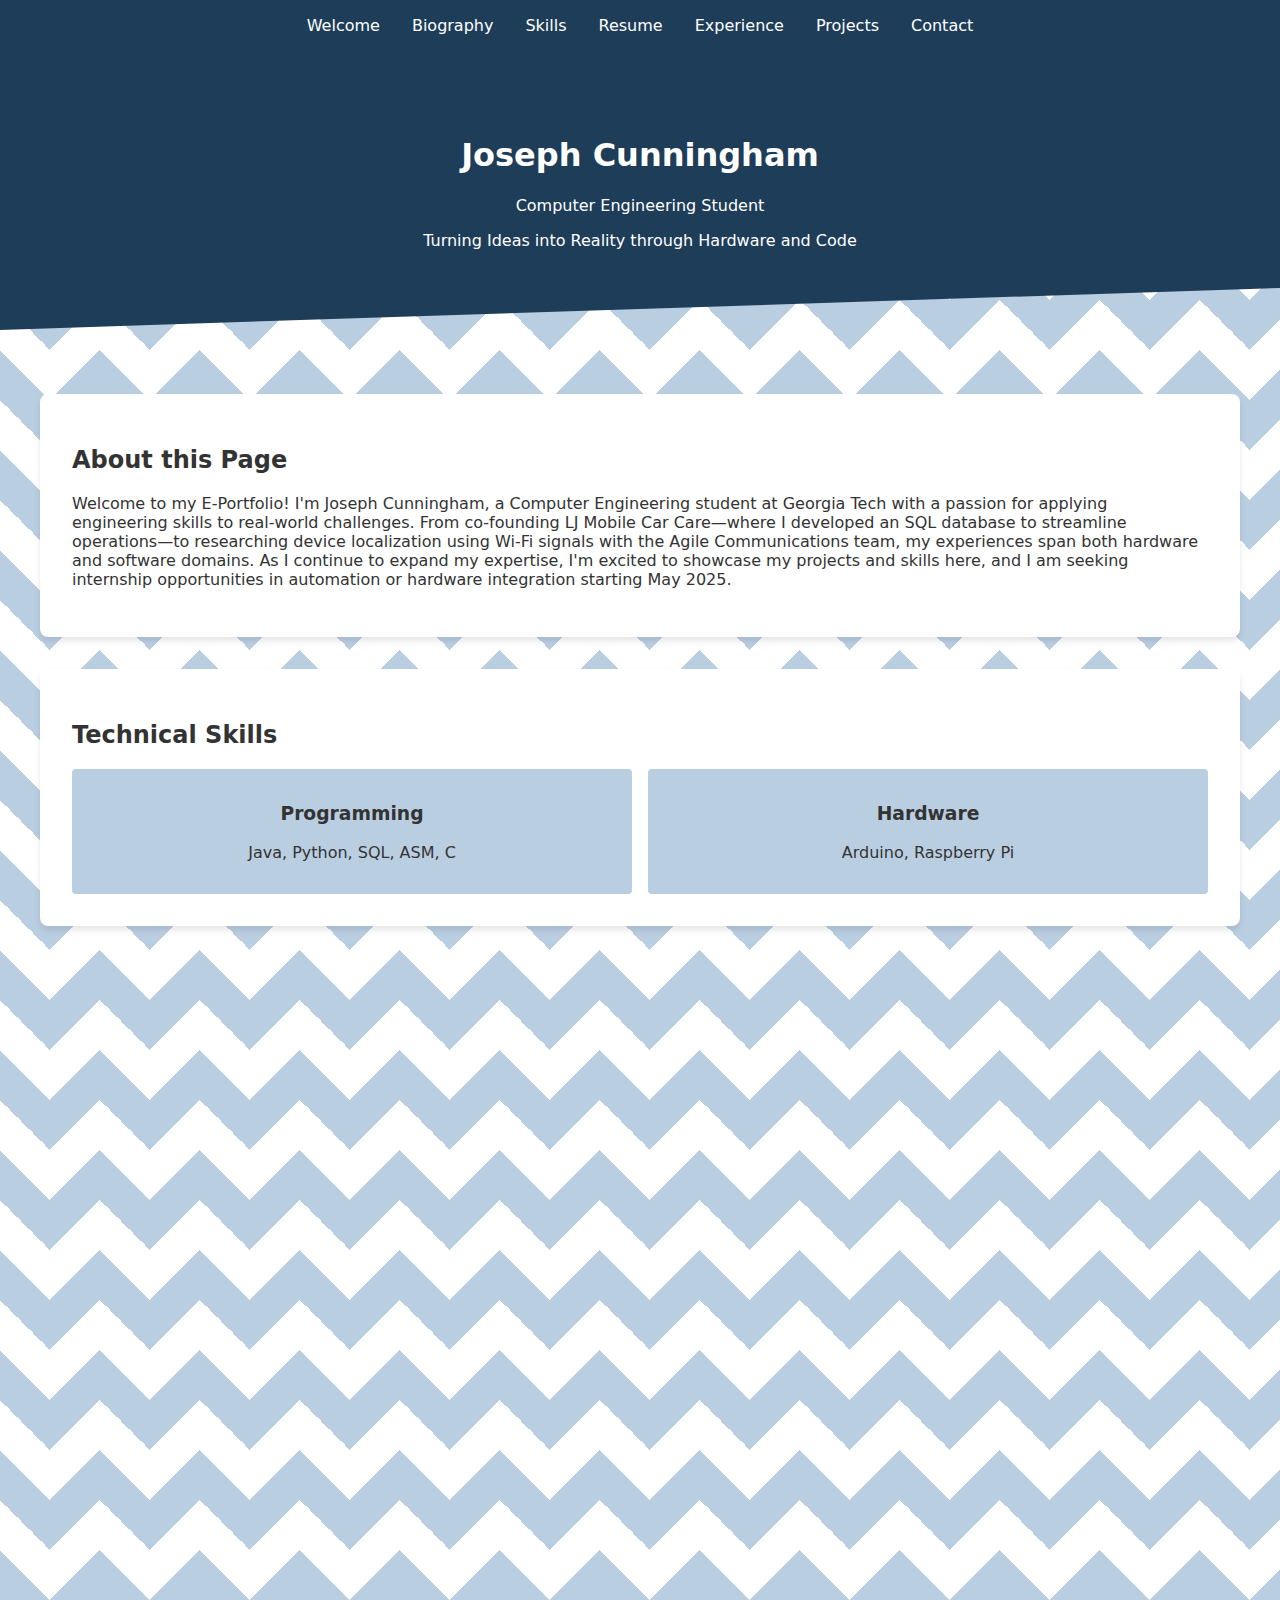
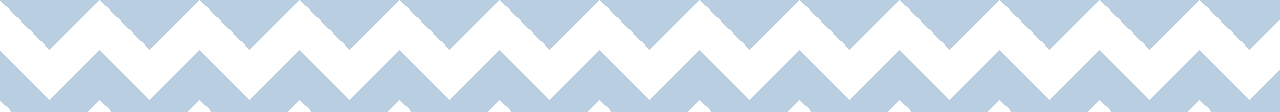
==== index.html @ 6ed83fc5 "Update index.html" ====
<!DOCTYPE html>
<html lang="en">
<head>
    <meta charset="UTF-8">
    <meta name="viewport" content="width=device-width, initial-scale=1.0">
    <title>Joseph Cunningham - Computer Engineering Student</title>
    <link rel="stylesheet" href="styles.css">
</head>
<body>
    <nav>
        <ul>
            <li><a href="#welcome">Welcome</a></li>
            <li><a href="#biography.html">Biography</a></li> <!-- Updated to link to biography.html -->
            <li><a href="#skills.html">Skills</a></li>
            <li><a href="#resume.html">Resume</a></li>
            <li><a href="#experience.html">Experience</a></li>
            <li><a href="projects.html">Projects</a></li> <!-- Updated to link to projects.html -->
            <li><a href="#contact">Contact</a></li>
        </ul>
    </nav>

    <div class="hero">
        <h1>Joseph Cunningham</h1>
        <p>Computer Engineering Student</p>
        <p>Turning Ideas into Reality through Hardware and Code</p>
    </div>

    <div class="container">
        <section id="welcome" class="section">
            <h2>About this Page</h2>
            <p>Welcome to my E-Portfolio! I'm Joseph Cunningham, a Computer Engineering student at Georgia Tech with a passion for applying engineering skills to real-world challenges. From co-founding LJ Mobile Car Care—where I developed an SQL database to streamline operations—to researching device localization using Wi-Fi signals with the Agile Communications team, my experiences span both hardware and software domains. As I continue to expand my expertise, I'm excited to showcase my projects and skills here, and I am seeking internship opportunities in automation or hardware integration starting May 2025.</p>
        </section>

<!--
        <section id="Biography" class="section>
            <h2>Biography</h2>
            <p>Beginning my college journey as a Computer Science major at the University of North Georgia in the beautiful town of Dahlonega, I built my foundation for Python, Java, and SQL programming while establishing an appreciation for the fundamental courses of engineering and software development. Along with those skills, I also had the privilege of exploring all Dahlonega and its gorgeous surroundings had to offer. After that stage of college, I decided to transfer to Georgia Tech and pursue a degree in Computer Engineering. I joined Delta Upsilon and found a diverse group of people who are helping me grow as a person in many aspects of my life. Going forward, I want to use it’s resources to positively impact the people around me. I’m eager to continue working hard to develop my engineering skills to prepare me for my professional life while enjoying all the aspects of Georgia Tech!</p>
        </section>
-->
        <section id="skills" class="section">
            <h2>Technical Skills</h2>
            <div class="skills">
                <div class="skill-card" data-skill="Programming">
                    <h3>Programming</h3>
                    <p>Java, Python, SQL, ASM, C</p>
                    <div class="skill-details hidden">
                        <h4>Experience:</h4>
                        <ul>
                            <li>My coursework in the intro Python and Java CS classes at the University of North Georgia and the Data Structures and Algorithms with Java course at Georgia Tech has established a diverse foundation of coding skills that I can replicate with several useful languages.</li>
                            <li>Through a Database class in my sophomore year and experience running the database for my car cleaning business, I've had thorough practice with SQL and database management.</li>
                            <li>I am now starting to touch on lower-level programming languages like Assembly and C that better connect me to my hardware-oriented mindset.</li>
                        </ul>
                    </div>
                </div>
                <div class="skill-card" data-skill="Hardware">
                    <h3>Hardware</h3>
                    <p>Arduino, Raspberry Pi</p>
                    <div class="skill-details hidden">
                        <h4>Experience:</h4>
                        <ul>
                            <li>Beginning from a Modern Physics Lab at UNG where we learned the fundamentals of Arduino, culminating in a basketball hoop project, I found my love for bringing my ideas to life through hardware development. That class is what brought the model crane idea to life. I had a much easier time troubleshooting and implementing my own designs.</li>
                            <li>Throughout my coursework, I have learned how to analyze signals on an oscilloscope. Using that machinery has been very helpful for visualizing different attributes of signals and understanding what is going on in the hardware components I make use of.</li>
                            <li>In my Digital Design Lab at Georgia Tech, I learned the ins and outs of programming an FPGA. Whether running simulations on a logic circuit, connecting to external hardware, creating programs running on my state machine design, or utilizing and creating peripherals of SCOMP, I greatly value the volume hands-on experience from that class.</li>
                        </ul>
                    </div>
                </div>
            </div>
        </section>

        <section id="experience" class="section">
            <h2>Relevant Experience</h2>
            <div class="experience">
                <h3>Agile Communications</h3>
                <p>VIP</p>
                
                <h3>LJ Mobile Car Care Co-founder</h3>
                <p>My best friend Leo and I started a car cleaning business from the ground up called LJ Mobile Car Care. LJ stands for both of our first names (Leo and Joseph) and since February 2023 we have been building our supply catalog and serving customers all around the Johns Creek area. Throughout this journey, I have developed my cleaning and customer service skills. We have gradually been building a more advanced skill base with more cleaning methods and products. Eventually, after taking a Relational Database class at the University of North Georgia, I designed and updated a database using SQL that kept track of customer and job information like address, date, name, contact information, and price. I am also in the process of developing a website so that the database can be updated in an easier, more intuitive way.</p>

                <h3>Referee</h3>
                <p>Ref</p>
            </div>
        </section>
<!--
        <section id="projects" class="section">
            <h2>Featured Projects</h2>
            <div class="projects">
                <div class="project-card">
                    <h3>Model Crane</h3>
                    <p>Small controlled crane made using Arduino</p>
                    <button class="project-details-btn" onclick="toggleDetails()">Learn More</button>
                    <div id="model-crane-details" class="hidden">
                        <img src="images/AngleFR.jpeg" alt="Project Angled from the Right" class="img square-image" id="crane-image">
                        <p>The model crane is a project developed using an Arduino board to control the movement of a small crane. It includes the use of servos for different axis movements. This project was built to explore concepts of embedded control and mechanical movement. I designed and assembled both the physical and electrical components, integrating software logic to allow for smooth operation.</p>
                        <h3>Outline:</h3>
                        <p>For my Discover Project I decided to program an Arduino to create a controller, skeleton, and hardware for a model crane. I built the skeleton of the crane out of cardboard, using half of a box as the base. On top of the base, I built a few extremities to make it look more like a crane, including a control room and a mast so that it had more reach. In terms of electronic components, I used an Arduino Minima R4 Microcontroller, 2 servo motors, 4 buttons, 4 330 Ω resistors, and wires to connect all of the components.</p>
                        
                        <h3>Design:</h3>
                        <p>I wanted to create a small electronic machine that I could control to complete a small goal. I eventually landed on the idea of a crane just walking outside North Avenue, seeing the 500-foot machine erecting a new building right next to the street. I thought back to my childhood when I played with Cranky the Crane and my other Thomas the Tank Engine Trains. I thought back to the pure joy I had playing with that crane and being so excited when I would see a real one driving back from the grocery store with my mom. I decided to follow a simple Arduino Crane tutorial video with a few adjustments.</p>
                        
                        <h3>Problems:</h3>
                        <p>I got all the electronic components in addition to a joystick component. I wrote code in the Arduino IDE to implement the joystick as the controller of the crane. The idea was that pushing the joystick left and right would control a servo at the bottom and pushing the joystick up and down would control a servo on top. The bottom servo controls the top servo’s position, and the top servo controls the arm of the crane. The crane arm got a wide range of motion from this simple two-servo method. Unfortunately, I did not get the correct wires to implement the joystick as a controller. It needed male-to-female wires, but I only had male-to-male wires to connect the components. I decided to pivot to use buttons as the arm controller. I used a method that was intuitive to me to indicate which buttons controlled which: XBOX button colors. I grew up playing on XBOX controllers, so in my mind yellow (Y) is up, green (A) is down, blue (X) is left, and red (B) is right. Although I didn’t put them in a D-Pad structure to give the user an intuitive controller, I was able to control the crane while rarely getting confused.</p>
                        
                        <h3>Hardware Implementation:</h3>
                        <p>I used the Arduino’s VCC and GND probes to power the system and connected the servos and buttons to each of those lines. The buttons required a push up resistor because they didn’t need all 5 volts to function. Because I was using buttons, I had to write new code to implement the buttons as the controls. One thing about buttons is that you have to account for switch bounce. To take care of switch bounce, I added a 8 ms delay in the button detection loops so that it waited after detecting a change in the button status to actually read the new value. I did not implement a method that accounted for switch bounce and then read a continues button value, so in the current implementation, the crane arm is a bit jolty. Overall, I had a lot of fun learning about implementing this design with the microcontroller and electrical components. I also liked designing the physical crane structure out of cardboard so that it looked more crane-like!</p>
                        </ul>
                    </div>
                </div>
            </div>
        </section>
-->
        
        <section id="contact" class="section">
            <h2>Get in Touch</h2>
            <p>Email: jcunningham73@gatech.edu</p>
            <p>LinkedIn: https://www.linkedin.com/in/joseph-cunningham-34bb51300/</p>
        </section>
    </div>

    <script src="script.js"></script>
</body>
</html>
---- styles.css ----
:root {
    --primary-blue: #1e3d59;
    --secondary-blue: #3685b5;
    --light-blue: #bacee2;
    --accent-blue: #0466c8;
}

body {
    margin: 0;
    font-family: 'Segoe UI', system-ui, sans-serif;
    color: #333;
    background: linear-gradient(135deg, var(--light-blue) 25%, transparent 25%) -50px 0,
                linear-gradient(225deg, var(--light-blue) 25%, transparent 25%) -50px 0,
                linear-gradient(315deg, var(--light-blue) 25%, transparent 25%),
                linear-gradient(45deg, var(--light-blue) 25%, transparent 25%);
    background-size: 100px 100px;
    background-color: white;
}

nav {
    background-color: var(--primary-blue);
    padding: 1rem;
    position: sticky;
    top: 0;
    z-index: 100;
}

nav ul {
    list-style: none;
    padding: 0;
    margin: 0;
    display: flex;
    justify-content: center;
    gap: 2rem;
}

nav a {
    color: white;
    text-decoration: none;
    font-weight: 500;
    transition: color 0.3s ease;
}

nav a:hover {
    color: var(--light-blue);
}

.hero {
    background-color: var(--primary-blue);
    color: white;
    padding: 4rem 2rem;
    text-align: center;
    clip-path: polygon(0 0, 100% 0, 100% 85%, 0 100%);
}

.container {
    max-width: 1200px;
    margin: 0 auto;
    padding: 2rem;
}

.section {
    background: white;
    border-radius: 8px;
    padding: 2rem;
    margin: 2rem 0;
    box-shadow: 0 4px 6px rgba(0, 0, 0, 0.1);
}

.skills {
    display: grid;
    grid-template-columns: repeat(auto-fit, minmax(200px, 1fr));
    gap: 1rem;
}

.skill-card {
    background: var(--light-blue);
    padding: 1rem;
    border-radius: 4px;
    text-align: center;
    cursor: pointer;
    transition: transform 0.3s ease, background-color 0.3s ease;
    position: relative;
}

.skill-card:hover {
    transform: translateY(-5px);
    background-color: var(--secondary-blue);
    color: white;
}

.skill-details {
    display: none;
    position: absolute;
    top: 100%;
    left: 0;
    right: 0;
    background: white;
    padding: 1rem;
    border-radius: 4px;
    box-shadow: 0 4px 6px rgba(0, 0, 0, 0.1);
    z-index: 10;
    text-align: left;
}

.skill-details.hidden {
    display: none;
}

.skill-card:hover .skill-details {
    display: block; /* Show details on hover */
}

.projects {
    display: grid;
    grid-template-columns: repeat(auto-fit, minmax(300px, 1fr));
    gap: 2rem;
}

.project-card {
    background: white;
    border: 2px solid var(--secondary-blue);
    border-radius: 8px;
    padding: 1.5rem;
    transition: transform 0.2s;
}

.project-card:hover {
    transform: translateY(-5px);
}

.project-details-btn {
    background-color: var(--secondary-blue);
    color: white;
    border: none;
    padding: 0.5rem 1rem;
    border-radius: 4px;
    cursor: pointer;
    transition: background-color 0.3s ease;
    margin-top: 1rem;
}

.project-details-btn:hover {
    background-color: var(--primary-blue);
}

/* General Image Styling */
img {
    width: 400px;
    height: 400px;       /* Sets both width and height to 200px */
    object-fit: cover;   /* Crops the image to fill the container */
    display: block;      /* Removes inline spacing issues */
    margin: 1rem 0;      /* Adds spacing around images */
}

/* Square Image Styling */
.square-image {
    width: 200px;          /* Adjust as needed */
    height: 200px;         /* Adjust as needed */
    object-fit: contain;   /* Changed from 'cover' */
    background-color: #f0f0f0; /* Optional: Fills empty space */
    border: 2px solid #000;
    display: block;
    margin: 1rem 0;
    border-radius: 5px;
}

/* Responsive Adjustments */
@media (max-width: 768px) {
    .square-image {
        width: 100%;           /* Makes the image responsive */
        height: auto;          /* Allows height to adjust based on width */
        max-width: 200px;      /* Prevents the image from becoming too large */
    }
}


/* Specific Class for Project Images */
.project-image {
    width: 100%; /* Makes the image take up the full width of its container */
    border-radius: 8px; /* Adds rounded corners */
    box-shadow: 0 4px 6px rgba(0, 0, 0, 0.1); /* Adds a subtle shadow for depth */
    transition: transform 0.3s ease; /* Adds hover effect */
}

.project-image:hover {
    transform: scale(1.05); /* Slight zoom effect on hover */
}

/* Hero Section Image Styling */
.hero img {
    width: 150px; /* Adjust this size for your hero image */
    height: auto;
    border-radius: 50%; /* Makes the image circular */
    margin: 1rem auto;
    display: block;
}

/* Specific Class for About Section Profile Images */
.profile-image {
    width: 150px;
    height: 150px;
    border-radius: 50%;
    float: left;
    margin: 0 20px 20px 0; /* Adds spacing around the image */
    box-shadow: 0 4px 6px rgba(0, 0, 0, 0.2); /* Adds a shadow for emphasis */
}

@media (max-width: 768px) {
    .skills {
        grid-template-columns: 1fr;
    }
    
    .projects {
        grid-template-columns: 1fr;
    }
}
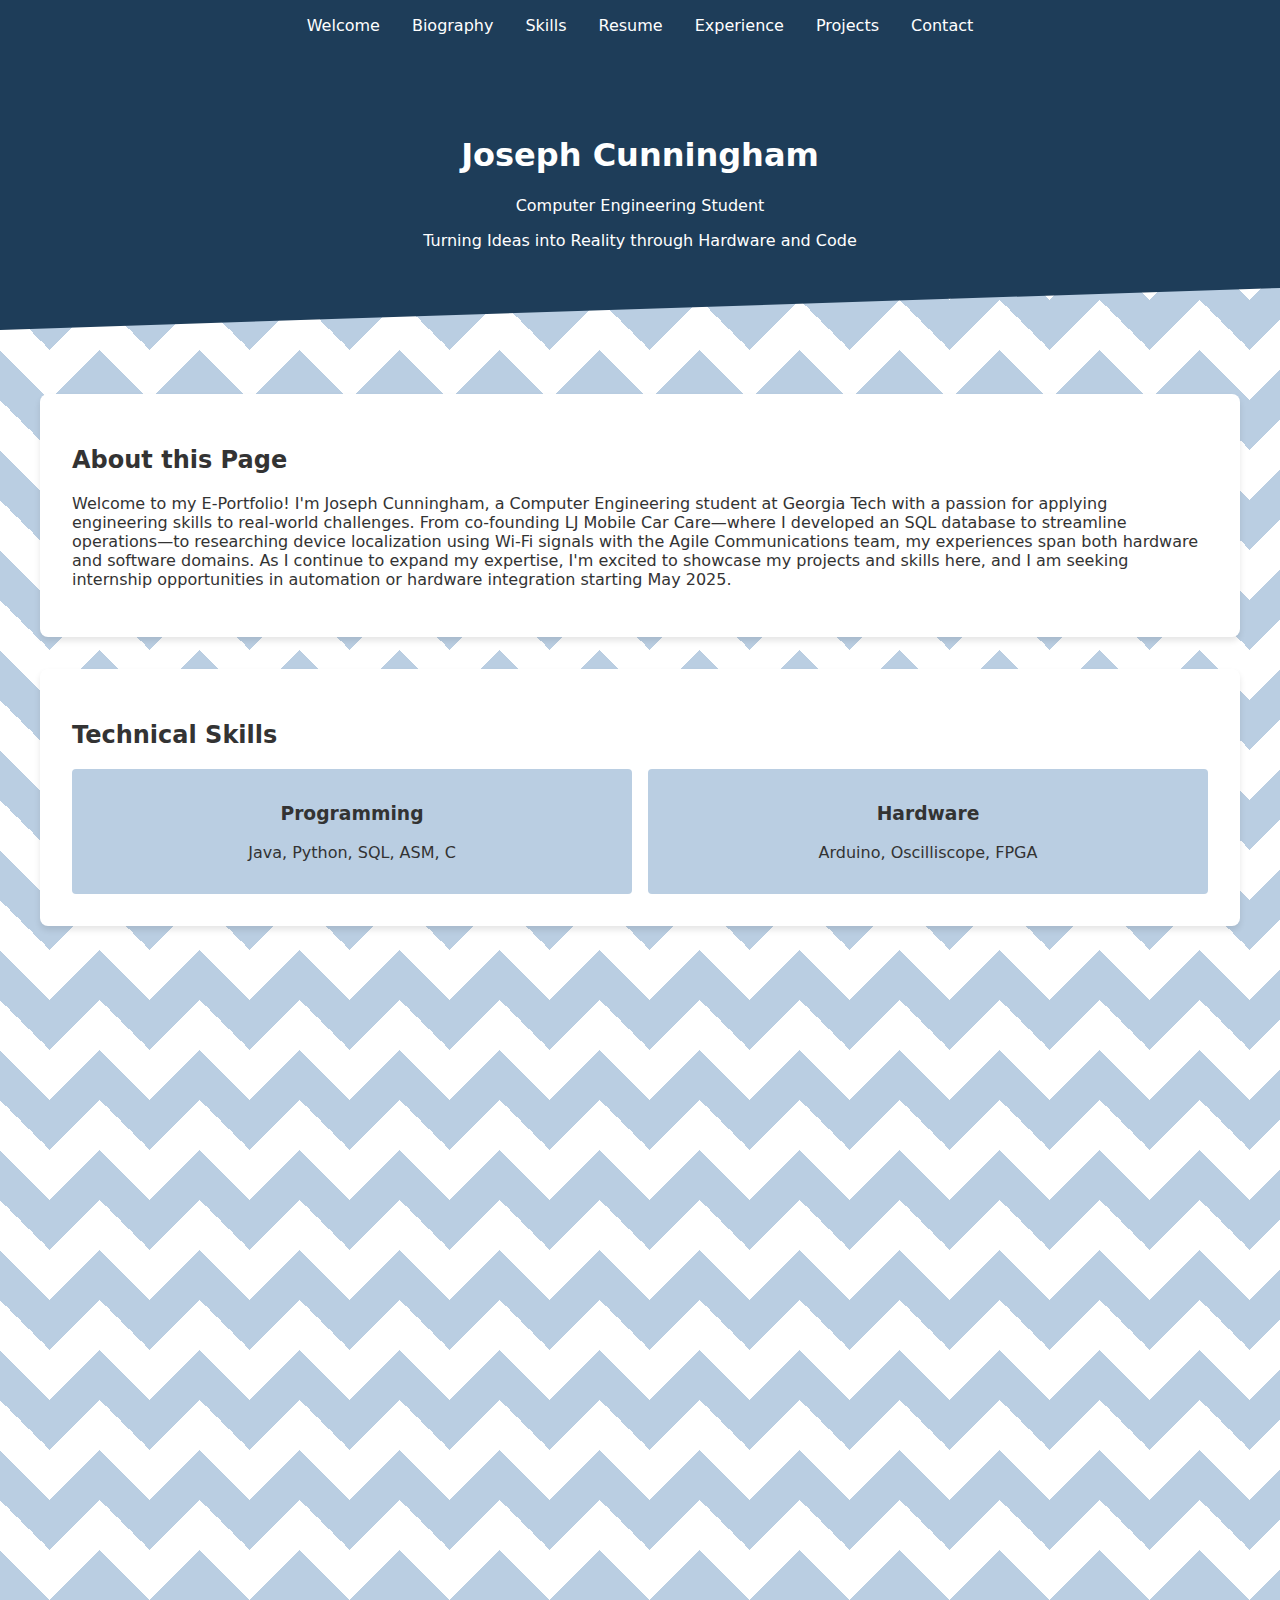
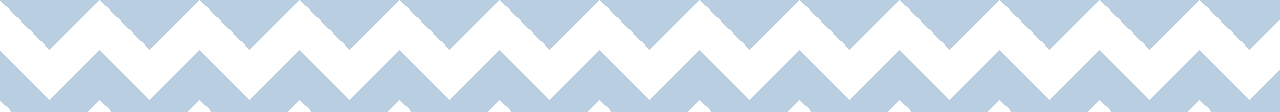
==== commit 3df1dda5: "Update index.html" ====
--- a/index.html
+++ b/index.html
@@ -11,9 +11,9 @@
         <ul>
             <li><a href="#welcome">Welcome</a></li>
             <li><a href="#biography.html">Biography</a></li> <!-- Updated to link to biography.html -->
-            <li><a href="#skills.html">Skills</a></li>
-            <li><a href="#resume.html">Resume</a></li>
-            <li><a href="#experience.html">Experience</a></li>
+            <li><a href="#skills.html">Skills</a></li> <!-- Updated to link to skills.html -->
+            <li><a href="#resume.html">Resume</a></li> <!-- Updated to link to resume.html -->
+            <li><a href="#experience.html">Experience</a></li> <!-- Updated to link to experience.html -->
             <li><a href="projects.html">Projects</a></li> <!-- Updated to link to projects.html -->
             <li><a href="#contact">Contact</a></li>
         </ul>
@@ -54,7 +54,7 @@
                 </div>
                 <div class="skill-card" data-skill="Hardware">
                     <h3>Hardware</h3>
-                    <p>Arduino, Raspberry Pi</p>
+                    <p>Arduino, Oscilliscope, FPGA</p>
                     <div class="skill-details hidden">
                         <h4>Experience:</h4>
                         <ul>
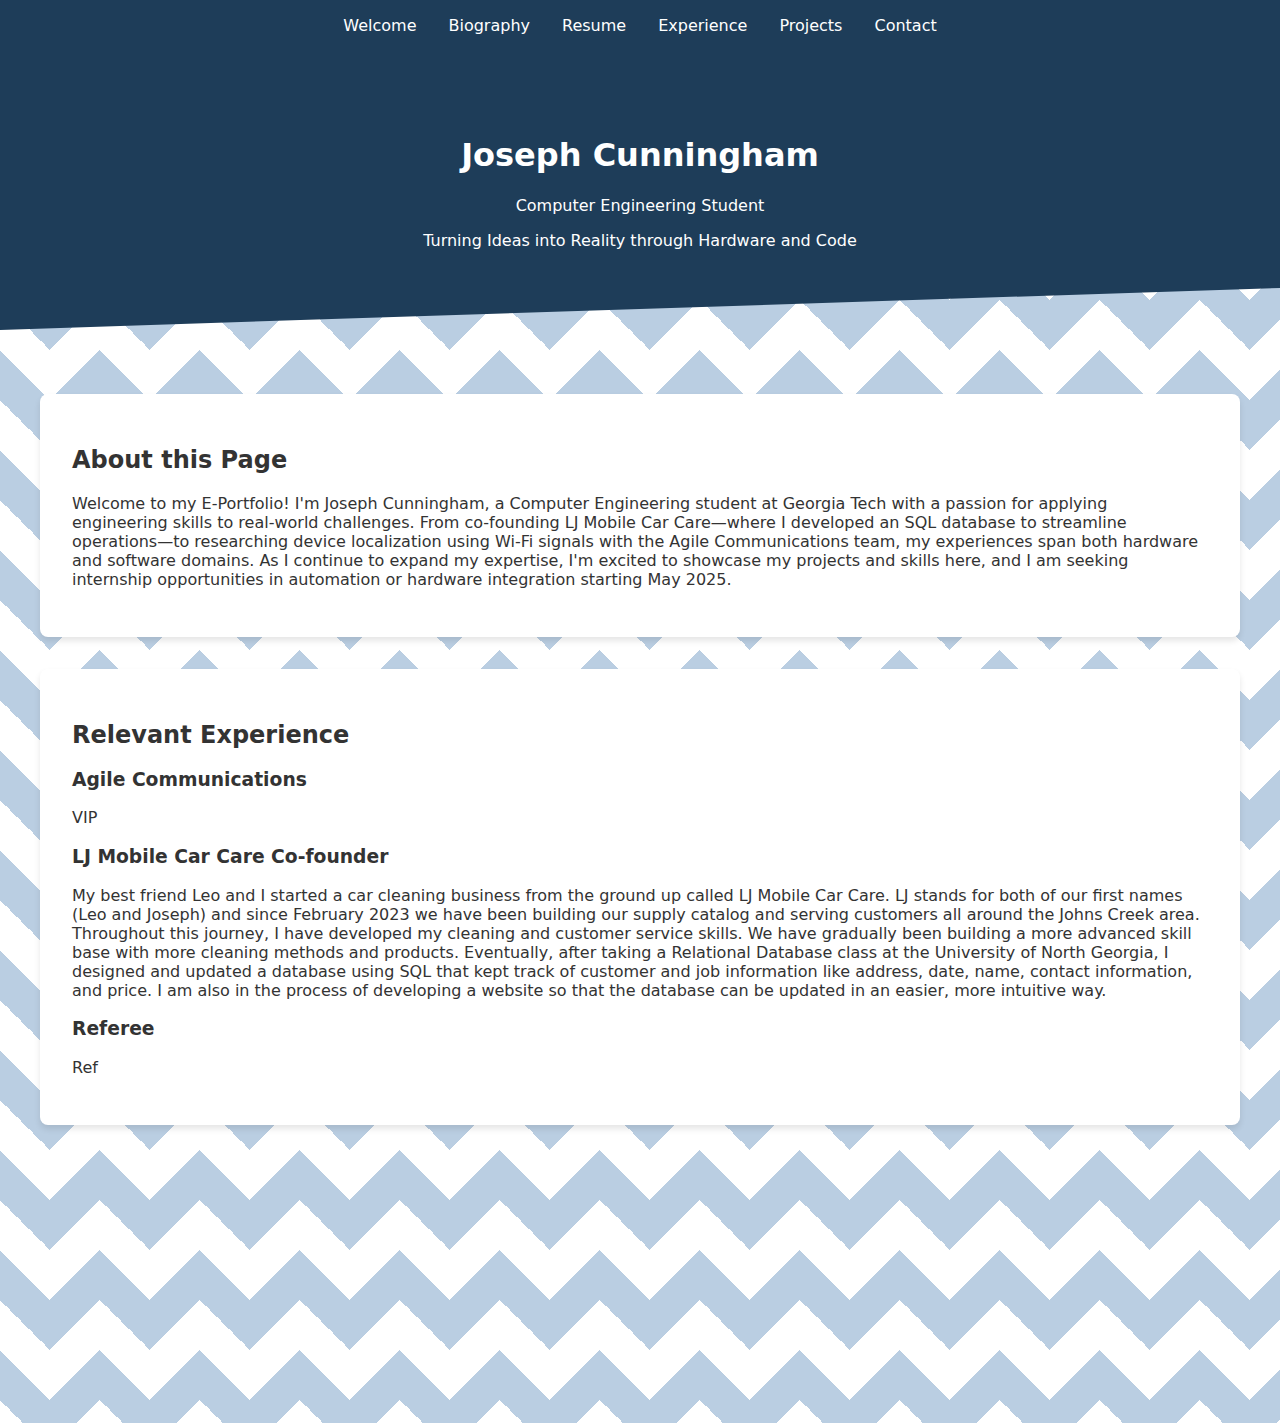
==== commit c392a232: "Update index.html" ====
--- a/index.html
+++ b/index.html
@@ -11,7 +11,6 @@
         <ul>
             <li><a href="#welcome">Welcome</a></li>
             <li><a href="#biography.html">Biography</a></li> <!-- Updated to link to biography.html -->
-            <li><a href="#skills.html">Skills</a></li> <!-- Updated to link to skills.html -->
             <li><a href="#resume.html">Resume</a></li> <!-- Updated to link to resume.html -->
             <li><a href="#experience.html">Experience</a></li> <!-- Updated to link to experience.html -->
             <li><a href="projects.html">Projects</a></li> <!-- Updated to link to projects.html -->
@@ -37,6 +36,8 @@
             <p>Beginning my college journey as a Computer Science major at the University of North Georgia in the beautiful town of Dahlonega, I built my foundation for Python, Java, and SQL programming while establishing an appreciation for the fundamental courses of engineering and software development. Along with those skills, I also had the privilege of exploring all Dahlonega and its gorgeous surroundings had to offer. After that stage of college, I decided to transfer to Georgia Tech and pursue a degree in Computer Engineering. I joined Delta Upsilon and found a diverse group of people who are helping me grow as a person in many aspects of my life. Going forward, I want to use it’s resources to positively impact the people around me. I’m eager to continue working hard to develop my engineering skills to prepare me for my professional life while enjoying all the aspects of Georgia Tech!</p>
         </section>
 -->
+
+<!--
         <section id="skills" class="section">
             <h2>Technical Skills</h2>
             <div class="skills">
@@ -66,7 +67,8 @@
                 </div>
             </div>
         </section>
-
+-->
+        
         <section id="experience" class="section">
             <h2>Relevant Experience</h2>
             <div class="experience">
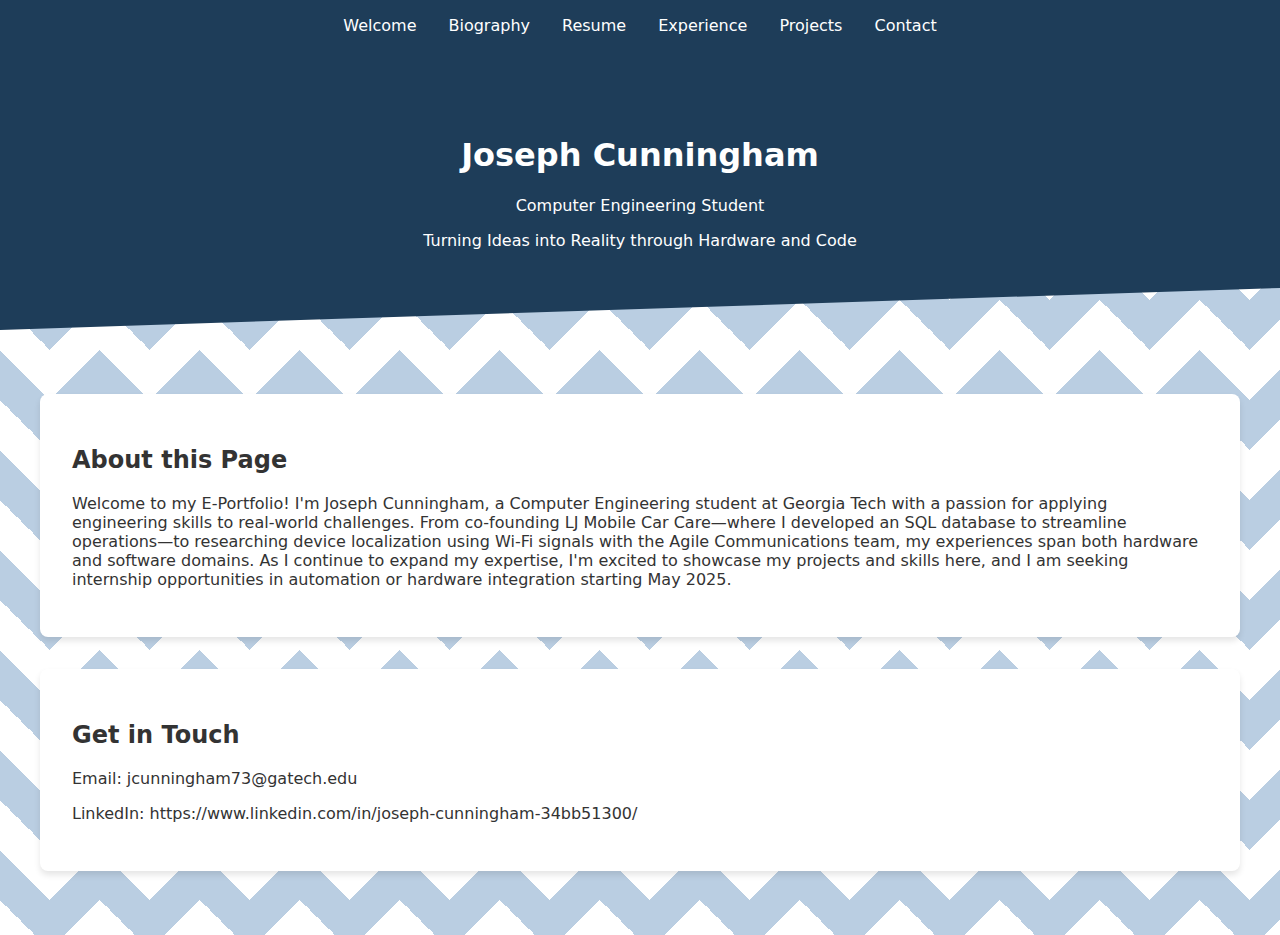
==== commit 2de0222f: "Update index.html" ====
--- a/index.html
+++ b/index.html
@@ -68,6 +68,7 @@
             </div>
         </section>
 -->
+<!--
         
         <section id="experience" class="section">
             <h2>Relevant Experience</h2>
@@ -82,6 +83,7 @@
                 <p>Ref</p>
             </div>
         </section>
+-->
 <!--
         <section id="projects" class="section">
             <h2>Featured Projects</h2>
